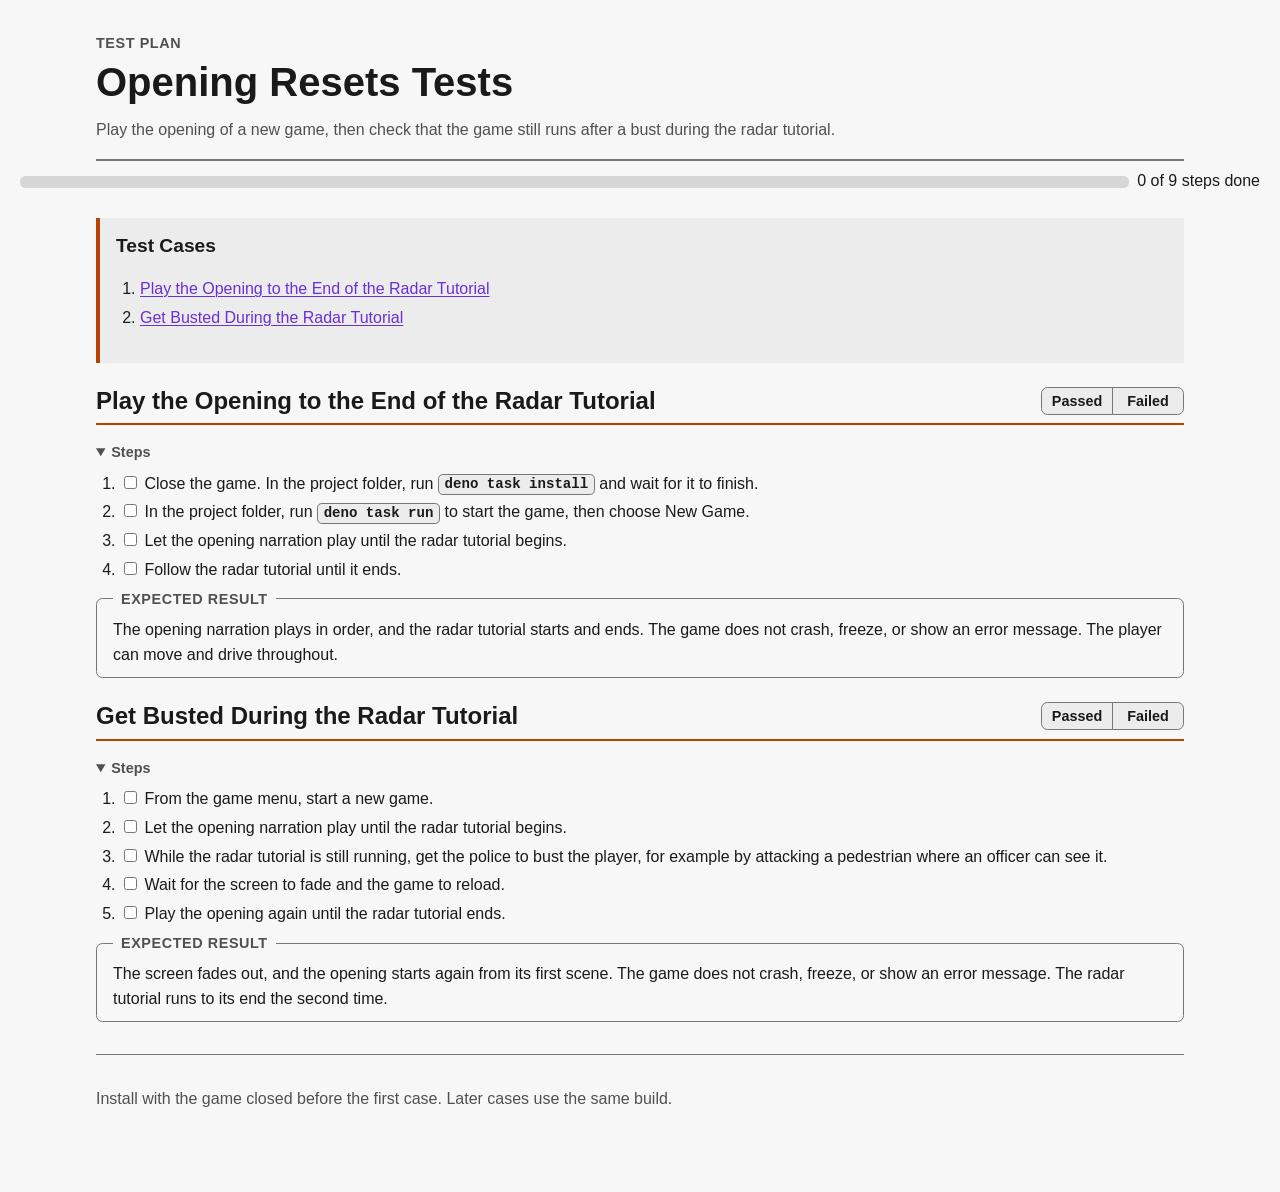
==== .agents/test-plans/opening-resets.html @ c6462423 "Move one-time resets into init, Preload ambulance models - Move the one-time global resets from `INI" ====
<!doctype html>
<html lang="en">
<head>
  <meta charset="utf-8">
  <meta name="viewport" content="width=device-width, initial-scale=1">
  <title>Opening Resets Tests</title>
  <link rel="stylesheet" href="../testing/test-plan.css">
</head>
<body>
  <a class="skip-link" href="#main">Skip to test cases</a>

  <header class="page-header">
    <p class="eyebrow">Test Plan</p>
    <h1>Opening Resets Tests</h1>
    <p class="intro">Play the opening of a new game, then check that the game still runs after a bust during the radar tutorial.</p>
  </header>

  <div class="test-progress">
    <div class="progress-row">
      <progress id="progress" max="9" value="0" aria-label="Steps done"></progress>
      <span class="progress-count" id="count">0 of 9 steps done</span>
    </div>
  </div>

  <nav class="toc" aria-label="Test cases">
    <h2>Test Cases</h2>
    <ol>
      <li><a href="#case-1">Play the Opening to the End of the Radar Tutorial</a></li>
      <li><a href="#case-2">Get Busted During the Radar Tutorial</a></li>
    </ol>
  </nav>

  <main id="main">
    <section class="test-case" id="case-1">
      <div class="test-case-title">
        <h2>Play the Opening to the End of the Radar Tutorial</h2>
        <fieldset class="result-controls">
          <legend class="visually-hidden">Result for Play the Opening</legend>
          <label><input type="radio" name="case-1" value="passed">Passed</label>
          <label><input type="radio" name="case-1" value="failed">Failed</label>
        </fieldset>
      </div>

      <details class="test-case-details" open>
        <summary>Steps</summary>
        <ol class="steps">
          <li><label><input type="checkbox"> Close the game. In the project folder, run <code>deno task install</code> and wait for it to finish.</label></li>
          <li><label><input type="checkbox"> In the project folder, run <code>deno task run</code> to start the game, then choose New Game.</label></li>
          <li><label><input type="checkbox"> Let the opening narration play until the radar tutorial begins.</label></li>
          <li><label><input type="checkbox"> Follow the radar tutorial until it ends.</label></li>
        </ol>
      </details>

      <fieldset class="expected">
        <legend>Expected Result</legend>
        <p>The opening narration plays in order, and the radar tutorial starts and ends. The game does not crash, freeze, or show an error message. The player can move and drive throughout.</p>
      </fieldset>
    </section>

    <section class="test-case" id="case-2">
      <div class="test-case-title">
        <h2>Get Busted During the Radar Tutorial</h2>
        <fieldset class="result-controls">
          <legend class="visually-hidden">Result for Get Busted During the Radar Tutorial</legend>
          <label><input type="radio" name="case-2" value="passed">Passed</label>
          <label><input type="radio" name="case-2" value="failed">Failed</label>
        </fieldset>
      </div>

      <details class="test-case-details" open>
        <summary>Steps</summary>
        <ol class="steps">
          <li><label><input type="checkbox"> From the game menu, start a new game.</label></li>
          <li><label><input type="checkbox"> Let the opening narration play until the radar tutorial begins.</label></li>
          <li><label><input type="checkbox"> While the radar tutorial is still running, get the police to bust the player, for example by attacking a pedestrian where an officer can see it.</label></li>
          <li><label><input type="checkbox"> Wait for the screen to fade and the game to reload.</label></li>
          <li><label><input type="checkbox"> Play the opening again until the radar tutorial ends.</label></li>
        </ol>
      </details>

      <fieldset class="expected">
        <legend>Expected Result</legend>
        <p>The screen fades out, and the opening starts again from its first scene. The game does not crash, freeze, or show an error message. The radar tutorial runs to its end the second time.</p>
      </fieldset>
    </section>
  </main>

  <footer>
    <p>Install with the game closed before the first case. Later cases use the same build.</p>
  </footer>

  <script src="../testing/confetti.js"></script>
  <script>
    (function () {
      var stepBoxes = document.querySelectorAll('.steps input[type="checkbox"]');
      var progress = document.getElementById("progress");
      var count = document.getElementById("count");
      var total = stepBoxes.length;

      function update() {
        var done = document.querySelectorAll('.steps input[type="checkbox"]:checked').length;
        progress.value = done;
        count.textContent = done + " of " + total + " steps done";
      }

      stepBoxes.forEach(function (box) {
        box.addEventListener("change", update);
      });

      var storageKey = "test-plan:" + location.pathname;

      function writeState() {
        var state = { steps: {}, results: {} };
        document.querySelectorAll(".test-case").forEach(function (section) {
          section.querySelectorAll('.steps input[type="checkbox"]').forEach(function (box, i) {
            state.steps[section.id + "/" + i] = box.checked;
          });
          var result = section.querySelector('.result-controls input[type="radio"]:checked');
          state.results[section.id] = result ? result.value : null;
        });
        try { localStorage.setItem(storageKey, JSON.stringify(state)); } catch (e) { /* storage unavailable; results last only for this page view */ }
      }

      function restoreState() {
        var state = {};
        try { state = JSON.parse(localStorage.getItem(storageKey)) || {}; } catch (e) { /* storage unavailable */ }
        document.querySelectorAll(".test-case").forEach(function (section) {
          section.querySelectorAll('.steps input[type="checkbox"]').forEach(function (box, i) {
            box.checked = !!(state.steps && state.steps[section.id + "/" + i]);
          });
          var result = state.results && state.results[section.id];
          var radio = result && section.querySelector('.result-controls input[value="' + result + '"]');
          if (radio) radio.checked = true;
        });
      }

      function syncCase(section) {
        var boxes = section.querySelectorAll('.steps input[type="checkbox"]');
        var done = Array.prototype.every.call(boxes, function (box) { return box.checked; });
        var result = section.querySelector('.result-controls input[type="radio"]:checked');
        section.querySelector(".test-case-details").open = !(done && result !== null);
      }

      document.querySelectorAll(".test-case").forEach(function (section) {
        section.querySelectorAll('.steps input[type="checkbox"], .result-controls input[type="radio"]').forEach(function (input) {
          input.addEventListener("change", function () { syncCase(section); writeState(); });
        });
      });

      document.querySelectorAll('.result-controls input[value="passed"]').forEach(function (radio) {
        radio.addEventListener("change", function () {
          if (window.eventideConfetti) window.eventideConfetti(radio);
        });
      });
      restoreState();
      update();
      document.querySelectorAll(".test-case").forEach(function (section) { syncCase(section); });
    })();
  </script>
</body>
</html>
---- .agents/testing/test-plan.css ----
:root {
  color-scheme: light dark;
  font-family: "Segoe UI", Arial, sans-serif;
  line-height: 1.55;
  scroll-padding-block-start: calc(var(--test-progress-block-size, 0px) + 4rem);
}

:root {
  --base: #f7f7f7;
  --surface: #ececec;
  --text: #1a1a1a;
  --muted: #505050;
  --border: #767676;
  --primary: #b84300;
  --secondary: #6b2fd6;
  --pass: #00755a;
  --on-pass: #ffffff;
  --fail: #c42a0a;
  --on-fail: #ffffff;
  --track: color-mix(in srgb, var(--text) 15%, var(--base));
}

[data-mood="cold"] {
  --primary: #0b52c4;
  --secondary: #a8118a;
}

[data-mood="gold"] {
  --primary: #7a5600;
  --secondary: #5c4100;
}

@media (prefers-color-scheme: dark) {
  :root {
    --base: #121212;
    --surface: #1c1c1c;
    --text: #ececec;
    --muted: #b8b8b8;
    --border: #7a7a7a;
    --pass: #00d9a3;
    --on-pass: #121212;
    --fail: #ff4a2b;
    --on-fail: #121212;
  }

  :root:not([data-mood]) {
    --primary: #ff7a1a;
    --secondary: #b88aff;
  }

  [data-mood="cold"] {
    --primary: #4d94ff;
    --secondary: #ff5ad9;
  }

  [data-mood="gold"] {
    --primary: #ffc61a;
    --secondary: #ffe08a;
  }
}

*,
::before,
::after {
  box-sizing: border-box;
}

code {
  padding-block: 0.1em;
  padding-inline: 0.4em;
  border: 1px solid var(--border);
  border-radius: 0.3rem;
  background: var(--surface);
  font-family: Consolas, "Cascadia Mono", monospace;
  font-size: 0.88em;
  font-weight: 600;
  overflow-wrap: anywhere;
}

body {
  margin: 0;
  padding-block: 2rem 4rem;
  padding-inline: 1.25rem;
  overflow-wrap: break-word;
  color: var(--text);
  background: var(--base);
}

.page-header,
.toc,
main,
footer {
  inline-size: min(100%, 68rem);
  margin-inline: auto;
}

.page-header {
  padding-block-end: 1rem;
  border-block-end: 2px solid var(--border);
}

.eyebrow {
  margin-block: 0 0.25rem;
  color: var(--muted);
  font-size: 0.9rem;
  font-weight: 700;
  letter-spacing: 0.04em;
  text-transform: uppercase;
}

h1,
h2,
h3 {
  line-height: 1.2;
}

h1 {
  margin-block: 0.25rem 0.75rem;
  font-size: clamp(1.8rem, 4vw, 2.5rem);
}

h2 {
  margin-block: 2rem 0.75rem;
  padding-block-end: 0.25rem;
  border-block-end: 1px solid var(--border);
  font-size: 1.5rem;
}

h3 {
  margin-block: 0 0.5rem;
  font-size: 1.15rem;
}

a {
  color: var(--secondary);
  text-decoration-thickness: 0.08em;
  text-underline-offset: 0.15em;
}

:focus-visible {
  outline: 3px solid var(--primary);
  outline-offset: 3px;
}

.skip-link {
  position: absolute;
  inset-block-start: -5rem;
  inset-inline-start: 1rem;
  z-index: 1;
  padding-block: 0.75rem;
  padding-inline: 1rem;
  color: var(--base);
  background: var(--primary);
}

.skip-link:focus {
  inset-block-start: 1rem;
}

.intro {
  margin-block: 0;
  color: var(--muted);
}

.note {
  padding-block: 1rem;
  padding-inline: 1rem;
  border: 1px solid var(--border);
  border-radius: 0.4rem;
  background: var(--surface);
}

.toc {
  margin-block: 1rem;
  padding-block: 1rem;
  padding-inline: 1rem;
  border-inline-start: 0.3rem solid var(--primary);
  background: var(--surface);
}

.toc h2 {
  margin-block: 0 0.5rem;
  border: 0;
  font-size: 1.2rem;
}

main ul,
main ol,
.toc ul,
.toc ol {
  padding-inline-start: 1.5rem;
}

.toc li > ol {
  margin-block: 0.25rem 0;
}

.toc li > ol > li::marker {
  color: var(--primary);
  font-weight: 700;
}

main li,
.toc li {
  margin-block: 0.25rem;
}

.test-case + .test-case {
  margin-block-start: 1rem;
}

.test-case {
  display: flex;
  flex-direction: column;
  gap: 0.75rem;
}

.test-case > * {
  flex: none;
}

.test-case .steps {
  margin: 0;
}

.test-case-title {
  position: sticky;
  inset-block-start: var(--test-progress-block-size, 0px);
  z-index: 1;
  margin-block-start: 0;
  padding-block: 0.5rem;
  padding-inline: 0;
  border-block-end: 2px solid var(--primary);
  background: var(--base);
  display: flex;
  align-items: center;
  justify-content: space-between;
  gap: 1rem;
}

.test-case-title h2 {
  min-inline-size: 0;
  margin: 0;
  padding: 0;
  border: 0;
  overflow: hidden;
  text-overflow: ellipsis;
  white-space: nowrap;
}

.test-case-title .result-controls {
  flex: none;
  margin-inline-start: auto;
}

.result-controls {
  display: flex;
  min-inline-size: 0;
  margin: 0;
  padding: 0;
  border: 0;
}

.test-case-details > summary {
  padding-block: 0.25rem;
  color: var(--muted);
  font-size: 0.9rem;
  font-weight: 600;
  cursor: pointer;
}

.test-case-details:not([open]) > summary {
  padding-block: 0.5rem;
}

.test-case:has(input[value="passed"]:checked) .test-case-title h2,
.test-case:has(input[value="failed"]:checked) .test-case-title h2 {
  color: var(--muted);
  font-size: 1.1rem;
}

.expected {
  --legend-size: 0.9rem;
  min-inline-size: 0;
  margin-block: calc(var(--legend-size) / -2) 0;
  margin-inline: 0;
  padding-block: 0.75rem 0.575rem;
  padding-inline: 1rem;
  border: 1px solid var(--border);
  border-radius: 0.4rem;
}

.expected > legend {
  padding-block: 0;
  padding-inline: 0.5rem;
  color: var(--muted);
  font-size: var(--legend-size);
  font-weight: 700;
  line-height: 1;
  letter-spacing: 0.04em;
  text-transform: uppercase;
}

.expected > p {
  margin: 0;
}

.test-progress {
  position: sticky;
  inset-block-start: 0;
  z-index: 2;
  padding-block: 0.5rem;
  padding-inline: 0;
  background: var(--base);
}

.result-controls label {
  position: relative;
  display: inline-flex;
  align-items: center;
  justify-content: center;
  min-block-size: 1.75rem;
  min-inline-size: 4.5rem;
  padding-inline: 0.5rem;
  border: 1px solid var(--border);
  background: var(--surface);
  font-size: 0.9rem;
  font-weight: 600;
  cursor: pointer;
  transition: background-color 0.2s, color 0.2s;
}

.result-controls label + label {
  margin-inline-start: -1px;
}

.result-controls label:first-of-type {
  border-start-start-radius: 0.4rem;
  border-end-start-radius: 0.4rem;
}

.result-controls label:last-of-type {
  border-start-end-radius: 0.4rem;
  border-end-end-radius: 0.4rem;
}

.result-controls label:hover {
  background: color-mix(in srgb, var(--surface), var(--text) 12%);
}

.result-controls input {
  position: absolute;
  inset: 0;
  margin: 0;
  opacity: 0;
  cursor: pointer;
}

.result-controls label:has(input:focus-visible) {
  z-index: 1;
  outline: 3px solid var(--primary);
  outline-offset: 3px;
}

.result-controls label:has(input:checked) {
  z-index: 1;
  border-color: var(--text);
  background: var(--text);
  color: var(--base);
}

.result-controls label:has(input[value="passed"]:checked) {
  border-color: var(--pass);
  background: var(--pass);
  color: var(--on-pass);
}

.result-controls label:has(input[value="failed"]:checked) {
  border-color: var(--fail);
  background: var(--fail);
  color: var(--on-fail);
}

@media (prefers-reduced-motion: reduce) {
  .result-controls label {
    transition: none;
  }
}

.progress-row {
  display: flex;
  flex-wrap: wrap;
  align-items: center;
  gap: 0.5rem;
  margin-block: 0;
}

.progress-count {
  font-variant-numeric: tabular-nums;
  white-space: nowrap;
}

.progress-row progress {
  flex: 2 1 10rem;
  inline-size: 0;
  min-inline-size: 4rem;
  block-size: 0.75rem;
  margin-block: 0;
  appearance: none;
  border: 0;
  border-radius: 999px;
  background: var(--track);
}

.progress-row progress::-webkit-progress-bar {
  border-radius: 999px;
  background: var(--track);
}

.progress-row progress::-webkit-progress-value {
  border-radius: 999px;
  background: var(--primary);
  transition: inline-size 0.7s cubic-bezier(0.2, 0.8, 0.2, 1);
}

.progress-row progress::-moz-progress-bar {
  border-radius: 999px;
  background: var(--primary);
  transition: inline-size 0.7s cubic-bezier(0.2, 0.8, 0.2, 1);
}

@media (prefers-reduced-motion: reduce) {
  .progress-row progress::-webkit-progress-value,
  .progress-row progress::-moz-progress-bar {
    transition: none;
  }
}

.progress-spacer {
  flex: 1 1 0;
  min-inline-size: 0;
}

.completion-outcomes {
  display: inline-flex;
  align-items: center;
  gap: 0.5rem;
}

.metric-pill {
  display: inline-flex;
  align-items: center;
  justify-content: center;
  min-inline-size: 1.75rem;
  block-size: 1.75rem;
  padding-inline: calc(var(--digit-shift, 0.5px) * 2) 0;
  border-radius: 999px;
  font-size: 0.9rem;
  font-weight: 700;
  font-variant-numeric: tabular-nums;
  white-space: nowrap;
}

.metric-pill > :not(.visually-hidden) {
  text-box: trim-both cap alphabetic;
}

@supports not (text-box: trim-both cap alphabetic) {
  .metric-pill {
    padding-block: 0 0.125rem;
  }
}

.metric-pill--passed {
  background: var(--pass);
  color: var(--on-pass);
}

.metric-pill--failed {
  background: var(--fail);
  color: var(--on-fail);
}

.visually-hidden {
  position: absolute;
  inline-size: 1px;
  block-size: 1px;
  padding-block: 0;
  padding-inline: 0;
  margin-block: -1px;
  margin-inline: -1px;
  overflow: hidden;
  clip-path: inset(50%);
  white-space: nowrap;
  border: 0;
}

.storage-status {
  margin-block: 0.5rem 0;
}

.note {
  margin-block: 1rem;
  border-inline-start: 0.3rem solid var(--secondary);
}

footer {
  margin-block-start: 2rem;
  padding-block-start: 1rem;
  border-block-start: 1px solid var(--border);
  color: var(--muted);
}

@media print {
  body {
    padding-block: 0;
    padding-inline: 0;
    color: #000000;
    background: #ffffff;
  }

  .skip-link {
    display: none;
  }

  .test-progress,
  .test-case-title {
    position: static;
  }
}
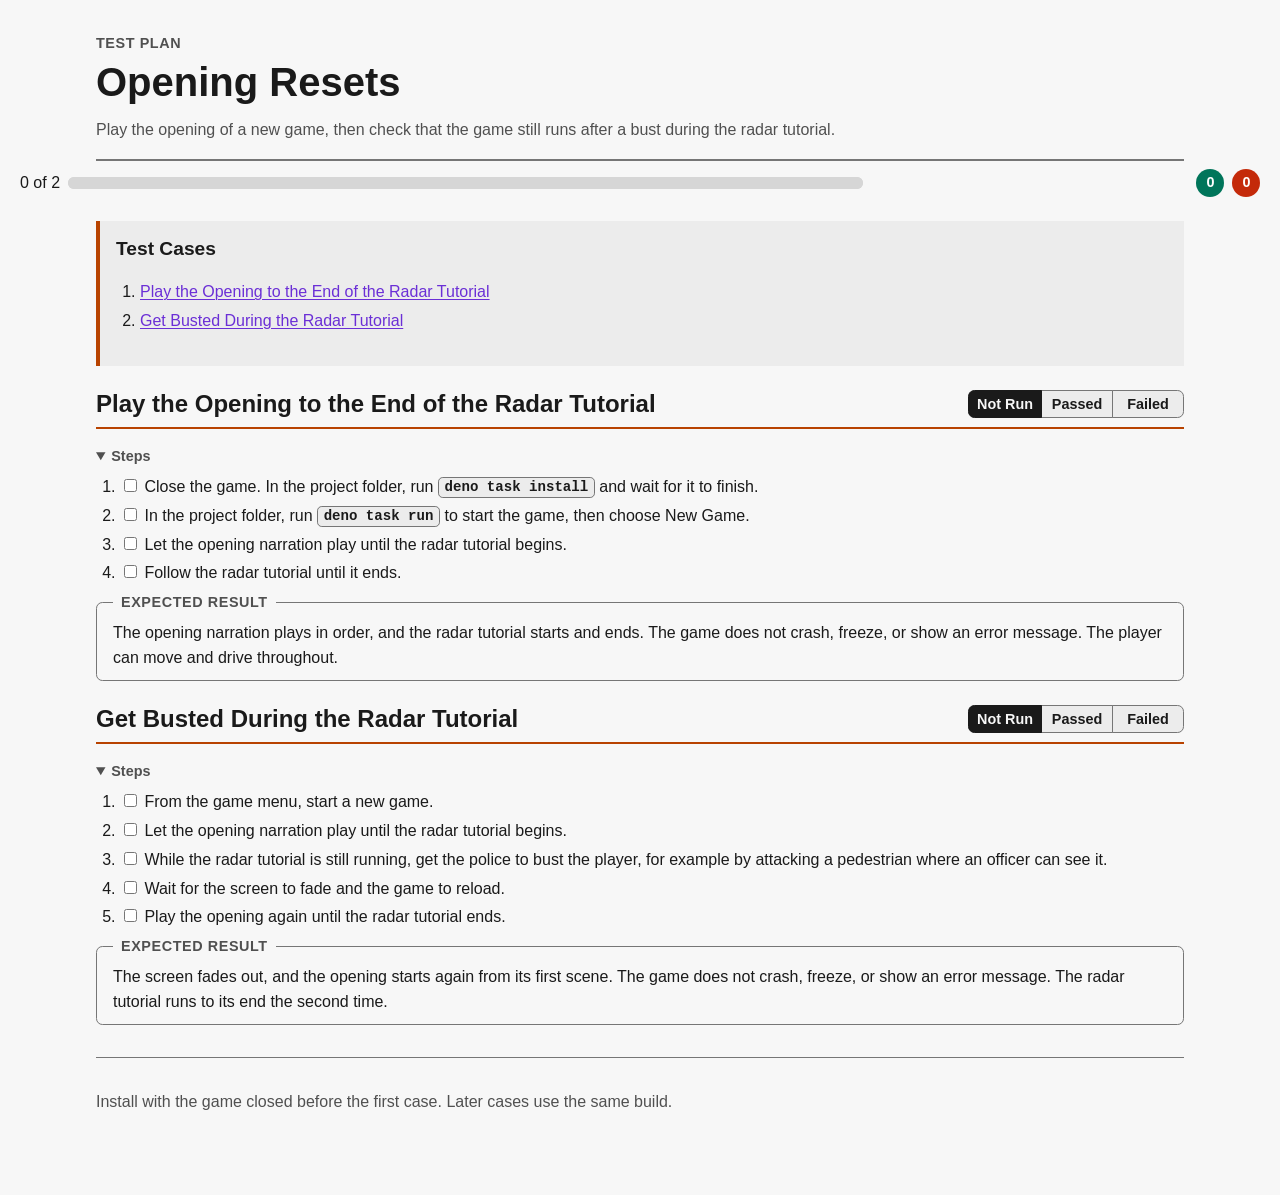
==== commit 420b7cab: "Unify test plans on a shared script and progress widget - 📚 Move the skin install test plan into `.a" ====
--- a/.agents/test-plans/opening-resets.html
+++ b/.agents/test-plans/opening-resets.html
@@ -3,7 +3,7 @@
 <head>
   <meta charset="utf-8">
   <meta name="viewport" content="width=device-width, initial-scale=1">
-  <title>Opening Resets Tests</title>
+  <title>Opening Resets</title>
   <link rel="stylesheet" href="../testing/test-plan.css">
 </head>
 <body>
@@ -11,16 +11,30 @@
 
   <header class="page-header">
     <p class="eyebrow">Test Plan</p>
-    <h1>Opening Resets Tests</h1>
+    <h1>Opening Resets</h1>
     <p class="intro">Play the opening of a new game, then check that the game still runs after a bust during the radar tutorial.</p>
   </header>
 
-  <div class="test-progress">
-    <div class="progress-row">
-      <progress id="progress" max="9" value="0" aria-label="Steps done"></progress>
-      <span class="progress-count" id="count">0 of 9 steps done</span>
-    </div>
-  </div>
+  <section id="test-progress" class="test-progress" aria-labelledby="completion-heading">
+    <h2 id="completion-heading" class="visually-hidden">Test Plan Completion</h2>
+    <p class="progress-row">
+      <span id="completion-count" class="progress-count">0 of 2</span>
+      <progress id="completion-progress" aria-labelledby="completion-heading" max="2" value="0">0 of 2</progress>
+      <span class="progress-spacer" aria-hidden="true"></span>
+      <span id="completion-outcomes" class="completion-outcomes">
+        <span id="passed-pill" class="metric-pill metric-pill--passed" role="img" title="0 passed" aria-label="0 test cases have passed">
+          <span id="passed-count">0</span>
+          <span class="visually-hidden">passed</span>
+        </span>
+        <span id="failed-pill" class="metric-pill metric-pill--failed" role="img" title="0 failed" aria-label="0 test cases have failed">
+          <span id="failed-count">0</span>
+          <span class="visually-hidden">failed</span>
+        </span>
+      </span>
+    </p>
+    <p id="completion-summary" class="visually-hidden" role="status" aria-live="polite" aria-atomic="true">0 of 2 cases recorded.</p>
+    <p id="storage-status" class="storage-status" role="status" aria-live="polite" hidden></p>
+  </section>
 
   <nav class="toc" aria-label="Test cases">
     <h2>Test Cases</h2>
@@ -36,6 +50,7 @@
         <h2>Play the Opening to the End of the Radar Tutorial</h2>
         <fieldset class="result-controls">
           <legend class="visually-hidden">Result for Play the Opening</legend>
+          <label><input type="radio" name="case-1" value="not-run" checked>Not Run</label>
           <label><input type="radio" name="case-1" value="passed">Passed</label>
           <label><input type="radio" name="case-1" value="failed">Failed</label>
         </fieldset>
@@ -62,6 +77,7 @@
         <h2>Get Busted During the Radar Tutorial</h2>
         <fieldset class="result-controls">
           <legend class="visually-hidden">Result for Get Busted During the Radar Tutorial</legend>
+          <label><input type="radio" name="case-2" value="not-run" checked>Not Run</label>
           <label><input type="radio" name="case-2" value="passed">Passed</label>
           <label><input type="radio" name="case-2" value="failed">Failed</label>
         </fieldset>
@@ -90,72 +106,6 @@
   </footer>
 
   <script src="../testing/confetti.js"></script>
-  <script>
-    (function () {
-      var stepBoxes = document.querySelectorAll('.steps input[type="checkbox"]');
-      var progress = document.getElementById("progress");
-      var count = document.getElementById("count");
-      var total = stepBoxes.length;
-
-      function update() {
-        var done = document.querySelectorAll('.steps input[type="checkbox"]:checked').length;
-        progress.value = done;
-        count.textContent = done + " of " + total + " steps done";
-      }
-
-      stepBoxes.forEach(function (box) {
-        box.addEventListener("change", update);
-      });
-
-      var storageKey = "test-plan:" + location.pathname;
-
-      function writeState() {
-        var state = { steps: {}, results: {} };
-        document.querySelectorAll(".test-case").forEach(function (section) {
-          section.querySelectorAll('.steps input[type="checkbox"]').forEach(function (box, i) {
-            state.steps[section.id + "/" + i] = box.checked;
-          });
-          var result = section.querySelector('.result-controls input[type="radio"]:checked');
-          state.results[section.id] = result ? result.value : null;
-        });
-        try { localStorage.setItem(storageKey, JSON.stringify(state)); } catch (e) { /* storage unavailable; results last only for this page view */ }
-      }
-
-      function restoreState() {
-        var state = {};
-        try { state = JSON.parse(localStorage.getItem(storageKey)) || {}; } catch (e) { /* storage unavailable */ }
-        document.querySelectorAll(".test-case").forEach(function (section) {
-          section.querySelectorAll('.steps input[type="checkbox"]').forEach(function (box, i) {
-            box.checked = !!(state.steps && state.steps[section.id + "/" + i]);
-          });
-          var result = state.results && state.results[section.id];
-          var radio = result && section.querySelector('.result-controls input[value="' + result + '"]');
-          if (radio) radio.checked = true;
-        });
-      }
-
-      function syncCase(section) {
-        var boxes = section.querySelectorAll('.steps input[type="checkbox"]');
-        var done = Array.prototype.every.call(boxes, function (box) { return box.checked; });
-        var result = section.querySelector('.result-controls input[type="radio"]:checked');
-        section.querySelector(".test-case-details").open = !(done && result !== null);
-      }
-
-      document.querySelectorAll(".test-case").forEach(function (section) {
-        section.querySelectorAll('.steps input[type="checkbox"], .result-controls input[type="radio"]').forEach(function (input) {
-          input.addEventListener("change", function () { syncCase(section); writeState(); });
-        });
-      });
-
-      document.querySelectorAll('.result-controls input[value="passed"]').forEach(function (radio) {
-        radio.addEventListener("change", function () {
-          if (window.eventideConfetti) window.eventideConfetti(radio);
-        });
-      });
-      restoreState();
-      update();
-      document.querySelectorAll(".test-case").forEach(function (section) { syncCase(section); });
-    })();
-  </script>
+  <script src="../testing/test-plan.js"></script>
 </body>
 </html>
